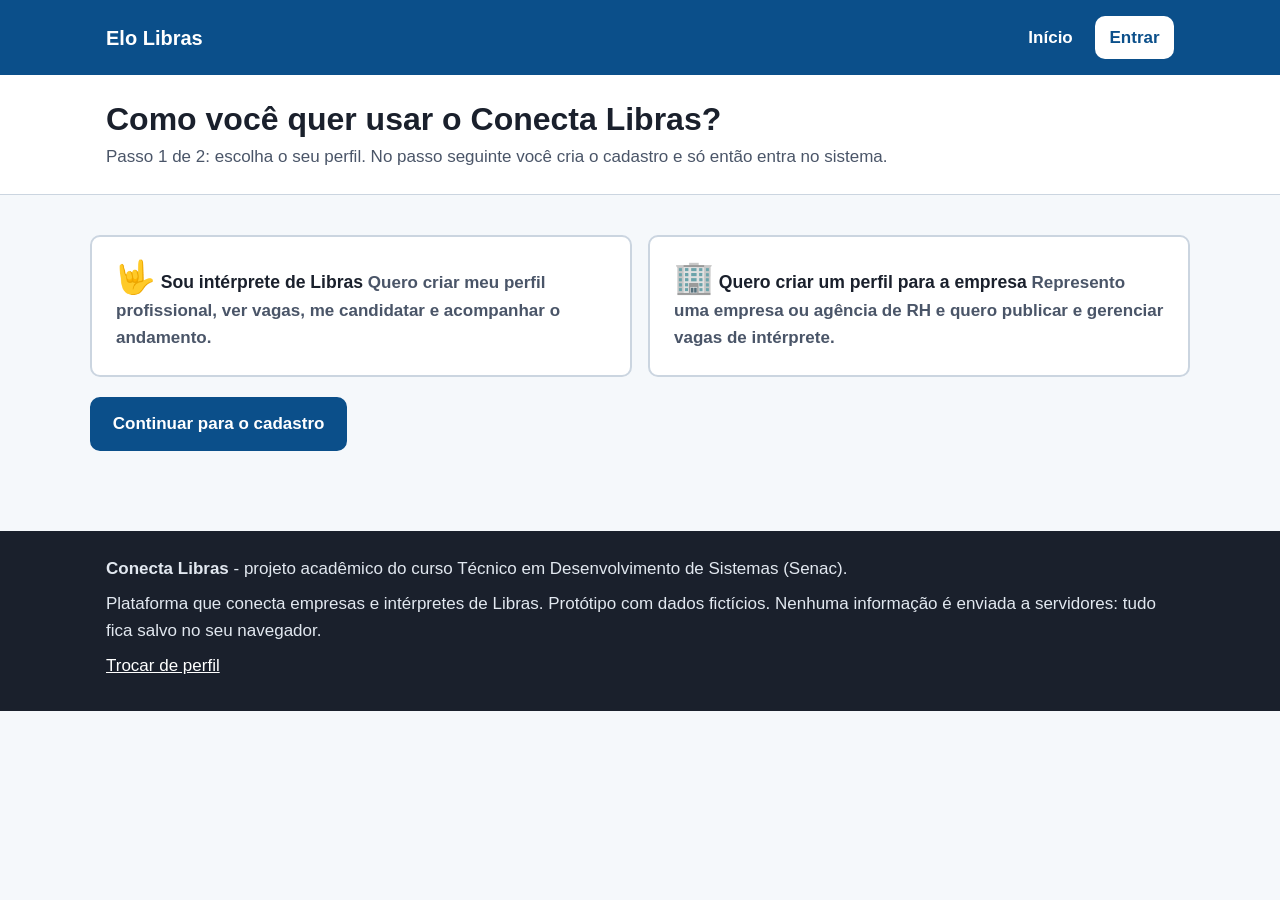
==== pages/cadastro.html @ c081a074 "Primeira versão do site" ====
<!DOCTYPE html>
<html lang="pt-BR">
<head>
  <meta charset="UTF-8">
  <meta name="viewport" content="width=device-width, initial-scale=1">
  <title>Entrar - Conecta Libras</title>
  <meta name="description" content="Escolha se você quer usar a plataforma como intérprete de Libras ou como empresa/RH.">
  <link rel="stylesheet" href="../assets/css/variaveis.css">
  <link rel="stylesheet" href="../assets/css/base.css">
  <link rel="stylesheet" href="../assets/css/layout.css">
  <link rel="stylesheet" href="../assets/css/componentes.css">
  <link rel="stylesheet" href="../assets/css/responsivo.css">
</head>
<!-- data-raiz="../" corrige os links do cabeçalho e do rodapé (montados pelo layout.js) -->
<body data-raiz="../">
  <a class="pular-conteudo" href="#conteudo">Ir para o conteúdo principal</a>
  <!-- Preenchido pelo layout.js (sem sessão, o menu mostra só Início e Entrar) -->
  <header class="cabecalho" id="cabecalho-site"></header>

  <main id="conteudo">
    <div class="titulo-pagina">
      <div class="container">
        <h1>Como você quer usar o Conecta Libras?</h1>
        <p>Passo 1 de 2: escolha o seu perfil. No passo seguinte você cria o cadastro e só então entra no sistema.</p>
      </div>
    </div>

    <div class="container secao">
      <!-- Pergunta em forma de opções (controladas por js/paginas/cadastro.js).
           Cada opção é um <label> com um rádio escondido visualmente; o CSS
           (.opcao-perfil) desenha o cartão e destaca o escolhido. -->
      <form id="form-acesso" class="formulario">
        <fieldset class="campo campo--sem-borda">
          <legend class="somente-leitor">Escolha o tipo de perfil</legend>
          <div class="opcoes-perfil">
            <label class="opcao-perfil">
              <input type="radio" name="tipo" value="interprete" required>
              <span class="opcao-perfil__icone" aria-hidden="true">🤟</span>
              <span class="opcao-perfil__titulo">Sou intérprete de Libras</span>
              <span class="opcao-perfil__texto">Quero criar meu perfil profissional, ver vagas, me candidatar e acompanhar o andamento.</span>
            </label>
            <label class="opcao-perfil">
              <input type="radio" name="tipo" value="empresa" required>
              <span class="opcao-perfil__icone" aria-hidden="true">🏢</span>
              <span class="opcao-perfil__titulo">Quero criar um perfil para a empresa</span>
              <span class="opcao-perfil__texto">Represento uma empresa ou agência de RH e quero publicar e gerenciar vagas de intérprete.</span>
            </label>
          </div>
        </fieldset>

        <!-- Mensagem de erro mostrada pelo JS quando nada foi escolhido -->
        <p id="erro-acesso" class="erro-campo" role="alert" hidden>Escolha uma das opções para continuar.</p>

        <div class="grupo-botoes">
          <button type="submit" class="botao">Continuar para o cadastro</button>
        </div>
      </form>

      <!-- Aviso de sessão já existente: o JS preenche e mostra quando há sessão -->
      <p id="sessao-atual" class="campo__ajuda" style="margin-top:1.5rem;" hidden></p>
    </div>
  </main>

  <!-- Preenchido pelo layout.js -->
  <footer class="rodape" id="rodape-site"></footer>

  <!-- Scripts: a ordem importa (dados > utilitários > serviços > componentes > página).
       layout.js precisa de sessao-servico.js carregado antes dele.
       Esta página não carrega cadastro-servico.js: aqui só se escolhe o tipo. -->
  <script src="../assets/js/dados/vagas-exemplo.js"></script>
  <script src="../assets/js/utils/armazenamento.js"></script>
  <script src="../assets/js/utils/helpers.js"></script>
  <script src="../assets/js/servicos/sessao-servico.js"></script>
  <script src="../assets/js/componentes/layout.js"></script>
  <script src="../assets/js/paginas/cadastro.js"></script>
</body>
</html>
---- assets/css/variaveis.css ----
/* ==========================================================
   variaveis.css
   Design tokens (cores, fontes, espaçamentos) do site.

   Tudo que define a identidade visual fica aqui, em variáveis CSS
   (custom properties) declaradas em ":root", que é o <html>.
   Como as variáveis são herdadas por todos os elementos, basta
   alterar um valor neste arquivo para mudar o site inteiro.

   Acessibilidade: as cores abaixo foram escolhidas com contraste
   mínimo de 4.5:1 entre texto e fundo (WCAG 2.1 AA).
   ========================================================== */

:root {
  /* ---------- Cores principais ---------- */
  --cor-primaria: #0b4f8a;        /* azul escuro: botões, links, cabeçalho */
  --cor-primaria-escura: #083a68; /* estado :hover dos botões primários */
  --cor-secundaria: #0f766e;      /* verde-azulado: destaques de acessibilidade */
  --cor-destaque: #b45309;        /* laranja escuro: botão "Sou empresa / RH" */

  /* ---------- Cores neutras ---------- */
  --cor-texto: #1a202c;           /* texto principal */
  --cor-texto-suave: #4a5568;     /* textos secundários (datas, legendas) */
  --cor-fundo: #f5f8fb;           /* fundo geral da página */
  --cor-superficie: #ffffff;      /* cartões, formulários, seções alternadas */
  --cor-borda: #cbd5e0;           /* bordas discretas de cartões e campos */

  /* ---------- Cores de feedback ---------- */
  --cor-sucesso: #166534;         /* aviso de sucesso */
  --cor-erro: #b91c1c;            /* aviso de erro */
  --cor-foco: #ffbf00;            /* contorno amarelo visível no foco do teclado */

  /* ---------- Tipografia ---------- */
  --fonte: "Segoe UI", Verdana, Arial, sans-serif;
  --tamanho-base: 1.0625rem;      /* 17px: leitura confortável */

  /* ---------- Espaçamentos e formas ---------- */
  --espaco-1: 0.5rem;             /* pequeno: gaps, paddings internos */
  --espaco-2: 1rem;               /* médio: padding de containers e cartões */
  --espaco-3: 1.5rem;             /* grande: espaçamento entre cartões */
  --espaco-4: 2.5rem;             /* extra: padding vertical das seções */
  --raio: 10px;                   /* arredondamento padrão de cantos */
  --sombra: 0 2px 8px rgba(0, 0, 0, 0.1);   /* sombra leve dos cartões */
  --largura-max: 1100px;          /* largura máxima do conteúdo centralizado */
}
---- assets/css/base.css ----
/* ==========================================================
   base.css
   Reset simples, tipografia, foco visível e utilitários.

   Este arquivo define o "padrão" de todos os elementos HTML.
   Os arquivos seguintes (layout, componentes) sobrescrevem
   esses padrões quando necessário.
   ========================================================== */

/* Faz width/height incluírem padding e borda (cálculo mais intuitivo).
   O seletor universal cobre também os pseudo-elementos ::before e ::after. */
*, *::before, *::after { box-sizing: border-box; }

/* ---------- Corpo da página ---------- */
body {
  margin: 0;                       /* remove a margem padrão do navegador */
  font-family: var(--fonte);
  font-size: var(--tamanho-base);
  line-height: 1.6;                /* espaçamento entre linhas confortável para leitura */
  color: var(--cor-texto);
  background: var(--cor-fundo);
}

/* ---------- Títulos e parágrafos ---------- */
h1, h2, h3 { line-height: 1.25; margin: 0 0 var(--espaco-2); }
h1 { font-size: 2rem; }
h2 { font-size: 1.5rem; }
h3 { font-size: 1.2rem; }
p  { margin: 0 0 var(--espaco-2); }
img { max-width: 100%; }           /* imagens nunca ultrapassam o container */

/* ---------- Links ---------- */
a { color: var(--cor-primaria); }
/* No hover, o sublinhado fica mais grosso: pista visual além da cor
   (importante para quem não distingue cores). */
a:hover { text-decoration-thickness: 3px; }

/* ---------- Foco visível ----------
   Essencial para quem navega por teclado (WCAG 2.4.7).
   :focus-visible aplica o contorno apenas quando o foco vem do teclado,
   evitando o "anel" ao clicar com o mouse. */
:focus-visible {
  outline: 3px solid var(--cor-foco);
  outline-offset: 2px;
  box-shadow: 0 0 0 5px #000;      /* halo preto garante contraste em qualquer fundo */
}

/* ---------- Link "Ir para o conteúdo" ----------
   Fica fora da tela (left: -999px) e só aparece quando recebe foco
   via Tab, permitindo pular o menu e ir direto ao conteúdo. */
.pular-conteudo {
  position: absolute;
  left: -999px;
  top: 0;
  background: #000;
  color: #fff;
  padding: var(--espaco-1) var(--espaco-2);
  z-index: 100;                    /* acima do cabeçalho */
}
.pular-conteudo:focus { left: 0; }

/* ---------- Container central ----------
   Limita a largura do conteúdo e centraliza com margin: 0 auto. */
.container {
  width: 100%;
  max-width: var(--largura-max);
  margin: 0 auto;
  padding: 0 var(--espaco-2);
}

/* ---------- Texto visível apenas para leitores de tela ----------
   Mantém o texto no HTML (para ser lido pelo leitor de tela) mas
   o reduz a 1px e o esconde visualmente. */
.somente-leitor {
  position: absolute;
  width: 1px; height: 1px;
  overflow: hidden;
  clip: rect(0 0 0 0);
  white-space: nowrap;
}

/* ---------- Movimento reduzido ----------
   Respeita quem pede menos animação no sistema operacional. */
@media (prefers-reduced-motion: reduce) {
  * { animation: none !important; transition: none !important; }
}
---- assets/css/layout.css ----
/* ==========================================================
   layout.css
   Estrutura da página: cabeçalho, menu, seções, grades, rodapé.
   Aqui ficam as "caixas grandes"; as peças pequenas (botões,
   cartões, formulários) estão em componentes.css.
   ========================================================== */

/* ---------- Cabeçalho e menu ---------- */
.cabecalho {
  background: var(--cor-primaria);
  color: #fff;
}
/* Linha interna: logo à esquerda, menu à direita. */
.cabecalho__interno {
  display: flex;
  flex-wrap: wrap;           /* quebra de linha em telas pequenas */
  align-items: center;
  justify-content: space-between;
  gap: var(--espaco-2);
  padding-top: var(--espaco-2);
  padding-bottom: var(--espaco-2);
}
.logo {
  color: #fff;
  font-size: 1.25rem;
  font-weight: 700;
  text-decoration: none;
}
/* Menu: lista horizontal sem marcadores. */
.menu { display: flex; flex-wrap: wrap; gap: var(--espaco-1); list-style: none; margin: 0; padding: 0; }
.menu a {
  display: block;            /* aumenta a área clicável (padding funciona melhor) */
  color: #fff;
  padding: 0.5rem 0.9rem;
  border-radius: var(--raio);
  text-decoration: none;
  font-weight: 600;
}
.menu a:hover { background: var(--cor-primaria-escura); }
/* Página atual (marcada via aria-current pelo layout.js):
   fundo branco + texto azul invertem o contraste do item. */
.menu a[aria-current="page"] { background: #fff; color: var(--cor-primaria); }

/* ---------- Seções ---------- */
.secao { padding: var(--espaco-4) 0; }
.secao--alt { background: var(--cor-superficie); }   /* fundo branco para alternar blocos */
.secao__titulo { text-align: center; margin-bottom: var(--espaco-3); }

/* Faixa de título das páginas internas (vagas, perfil, empresa...) */
.titulo-pagina { background: var(--cor-superficie); border-bottom: 1px solid var(--cor-borda); padding: var(--espaco-3) 0; }
.titulo-pagina h1 { margin: 0 0 0.25rem; }
.titulo-pagina p { margin: 0; color: var(--cor-texto-suave); }

/* ---------- Banner (herói) da página inicial ----------
   Degradê diagonal do azul principal para o verde-azulado. */
.heroi {
  background: linear-gradient(135deg, var(--cor-primaria), var(--cor-secundaria));
  color: #fff;
  padding: var(--espaco-4) 0;
}
/* Duas colunas: texto um pouco mais largo (1.2fr) que o vídeo (1fr). */
.heroi__grade { display: grid; grid-template-columns: 1.2fr 1fr; gap: var(--espaco-3); align-items: center; }
.heroi h1 { font-size: 2.3rem; }

/* ---------- Grades ----------
   auto-fill cria quantas colunas couberem, com mínimo de 280px cada;
   1fr faz todas dividirem o espaço restante igualmente. */
.grade { display: grid; grid-template-columns: repeat(auto-fill, minmax(280px, 1fr)); gap: var(--espaco-3); }
/* Duas colunas iguais (formulário + painel lateral).
   align-items: start evita que as colunas fiquem com a mesma altura. */
.duas-colunas { display: grid; grid-template-columns: 1fr 1fr; gap: var(--espaco-3); align-items: start; }

/* ---------- Rodapé ---------- */
.rodape { background: #1a202c; color: #e2e8f0; padding: var(--espaco-3) 0; margin-top: var(--espaco-4); }
.rodape a { color: #fff; }
.rodape p { margin: 0 0 0.5rem; }
---- assets/css/componentes.css ----
/* ==========================================================
   componentes.css
   Peças reutilizáveis: botões, cartões, formulários, selos,
   modal, avisos, vídeo em Libras e tabela de status.

   A convenção de nomes é BEM simplificado:
   .bloco            -> o componente (ex.: .cartao)
   .bloco__parte     -> um pedaço interno (ex.: .cartao__empresa)
   .bloco--variante  -> uma variação (ex.: .botao--secundario)
   ========================================================== */

/* ---------- Botões ----------
   Usado tanto em <button> quanto em <a class="botao">, por isso
   display: inline-block e text-decoration: none. */
.botao {
  display: inline-block;
  padding: 0.7rem 1.3rem;
  border: 2px solid var(--cor-primaria);
  border-radius: var(--raio);
  background: var(--cor-primaria);
  color: #fff;
  font: inherit;              /* herda fonte e tamanho do elemento pai */
  font-weight: 700;
  text-decoration: none;
  cursor: pointer;
}
.botao:hover { background: var(--cor-primaria-escura); }
/* Variante clara: fundo branco com texto azul (ações secundárias). */
.botao--secundario { background: #fff; color: var(--cor-primaria); }
.botao--secundario:hover { background: #e6f0fa; }
/* Variante laranja: usada só no botão "Sou empresa / RH". */
.botao--empresa { background: var(--cor-destaque); border-color: var(--cor-destaque); }
.botao--empresa:hover { background: #92400e; }
/* Variante de perigo: ações destrutivas (excluir vaga, excluir perfil). */
.botao--perigo { background: var(--cor-erro); border-color: var(--cor-erro); }
.botao--perigo:hover { background: #7f1d1d; }
/* Botão "Sair" do cabeçalho: fundo transparente sobre o azul do cabeçalho. */
.botao--sair { background: transparent; color: #fff; border-color: #fff; padding: 0.45rem 1rem; }
.botao--sair:hover { background: #fff; color: var(--cor-primaria); }
/* Botão desabilitado: cinza e cursor de "proibido". */
.botao:disabled { background: #718096; border-color: #718096; cursor: not-allowed; }
/* Agrupa botões lado a lado, quebrando linha quando faltar espaço. */
.grupo-botoes { display: flex; flex-wrap: wrap; gap: var(--espaco-1); }

/* ---------- Cartões ---------- */
.cartao {
  background: var(--cor-superficie);
  border: 1px solid var(--cor-borda);
  border-radius: var(--raio);
  box-shadow: var(--sombra);
  padding: var(--espaco-3);
}
.cartao h3 { margin-bottom: 0.25rem; }
.cartao__empresa { color: var(--cor-texto-suave); margin-bottom: var(--espaco-1); }
.cartao__meta { font-size: 0.95rem; margin-bottom: var(--espaco-1); }

/* ---------- Selos (etiquetas) ----------
   "Pílulas" com modalidade, contrato e especialidades da vaga. */
.selos { display: flex; flex-wrap: wrap; gap: 0.4rem; list-style: none; padding: 0; margin: 0 0 var(--espaco-2); }
.selo {
  background: #e6fffa;
  color: #0b4f4a;
  border: 1px solid var(--cor-secundaria);
  border-radius: 999px;       /* valor alto = cantos totalmente arredondados */
  padding: 0.1rem 0.7rem;
  font-size: 0.875rem;
  font-weight: 600;
}
/* Selo azul: diferencia modalidade e contrato das especialidades. */
.selo--modalidade { background: #ebf4ff; color: var(--cor-primaria); border-color: var(--cor-primaria); }
/* Selos de situação da vaga publicada pela empresa. */
.selo--aberta { background: #e6fffa; color: var(--cor-sucesso); border-color: var(--cor-sucesso); }
.selo--encerrada { background: #e2e8f0; color: #2d3748; border-color: #718096; }

/* ---------- Escolha de perfil (tela de cadastro) ----------
   Cada opção é um <label> com um rádio escondido visualmente: o cartão
   inteiro vira a área clicável. :has(input:checked) destaca a escolhida. */
.opcoes-perfil { display: grid; grid-template-columns: 1fr 1fr; gap: var(--espaco-2); }
.opcao-perfil {
  display: grid;
  gap: 0.4rem;
  padding: var(--espaco-3);
  background: var(--cor-superficie);
  border: 2px solid var(--cor-borda);
  border-radius: var(--raio);
  cursor: pointer;
}
.opcao-perfil:hover { border-color: var(--cor-primaria); }
/* O rádio continua no HTML (para teclado e leitor de tela), mas fica
   invisível; o foco do teclado é mostrado no cartão inteiro. */
.opcao-perfil input { position: absolute; opacity: 0; width: 1px; height: 1px; }
.opcao-perfil:has(input:focus-visible) { outline: 3px solid var(--cor-foco); outline-offset: 2px; }
.opcao-perfil:has(input:checked) { border-color: var(--cor-primaria); box-shadow: 0 0 0 3px #cfe3f7; }
.opcao-perfil__icone { font-size: 2rem; line-height: 1; }
.opcao-perfil__titulo { font-weight: 700; font-size: 1.1rem; }
.opcao-perfil__texto { color: var(--cor-texto-suave); }

/* ---------- Formulários ---------- */
.formulario { display: grid; gap: var(--espaco-2); }   /* um campo por linha, com espaçamento */
.campo label, .campo legend { display: block; font-weight: 700; margin-bottom: 0.25rem; }
/* Campos de texto, select e textarea compartilham o mesmo visual. */
.campo input[type="text"], .campo input[type="email"], .campo input[type="url"],
.campo input[type="search"], .campo select, .campo textarea {
  width: 100%;
  padding: 0.65rem;
  font: inherit;
  border: 2px solid #718096;   /* borda escura: contraste mínimo 3:1 */
  border-radius: var(--raio);
  background: #fff;
}
.campo textarea { min-height: 110px; resize: vertical; }   /* só cresce na vertical */
.campo__ajuda { font-size: 0.9rem; color: var(--cor-texto-suave); margin: 0.25rem 0 0; }
/* fieldset usado como "campo" (grupo de checkboxes com legend). */
fieldset.campo { border: 1px solid var(--cor-borda); border-radius: var(--raio); padding: var(--espaco-2); margin: 0; }
/* fieldset sem moldura: usado na pergunta de perfil da tela de cadastro. */
fieldset.campo--sem-borda { border: none; padding: 0; }
/* Cada opção: checkbox e texto alinhados na mesma linha. */
.opcao { display: flex; align-items: center; gap: 0.5rem; padding: 0.2rem 0; }
.opcao input { width: 1.2rem; height: 1.2rem; }   /* checkbox maior, mais fácil de clicar */
.erro-campo { color: var(--cor-erro); font-weight: 600; margin: 0.25rem 0 0; }

/* Barra de busca da página inicial */
.busca { display: flex; flex-wrap: wrap; gap: var(--espaco-1); }
.busca input { flex: 1 1 220px; padding: 0.8rem; font: inherit; border: 2px solid #fff; border-radius: var(--raio); }

/* Painel de filtros da página de vagas: acompanha a rolagem no desktop. */
.painel-filtros { position: sticky; top: var(--espaco-1); }

/* ---------- Aviso (toast) ----------
   Mensagem temporária criada por App.Helpers.mostrarAviso(). */
.aviso {
  position: fixed;
  bottom: var(--espaco-3);
  left: 50%;
  transform: translateX(-50%);   /* centraliza de fato (left: 50% sozinho não centraliza) */
  background: var(--cor-sucesso);
  color: #fff;
  padding: 0.8rem 1.4rem;
  border-radius: var(--raio);
  font-weight: 700;
  z-index: 200;                  /* acima do modal e do cabeçalho */
  max-width: 90%;
}
.aviso--erro { background: var(--cor-erro); }

/* ---------- Modal de detalhes (<dialog>) ----------
   min(680px, 94vw): no máximo 680px, mas nunca mais que 94% da tela. */
dialog.modal {
  width: min(680px, 94vw);
  border: none;
  border-radius: var(--raio);
  padding: var(--espaco-3);
}
/* ::backdrop é o fundo escurecido atrás do <dialog> aberto. */
dialog.modal::backdrop { background: rgba(0, 0, 0, 0.6); }

/* ---------- Vídeo em Libras (espaço reservado) ---------- */
.video-libras {
  background: #1a202c;
  color: #fff;
  border-radius: var(--raio);
  padding: var(--espaco-3);
  text-align: center;
}
/* "Tela" do vídeo: moldura tracejada com o texto centralizado. */
.video-libras__tela {
  background: #2d3748;
  border: 2px dashed #a0aec0;
  border-radius: var(--raio);
  min-height: 170px;
  display: flex;
  align-items: center;
  justify-content: center;
  margin-bottom: var(--espaco-2);
  font-size: 1.1rem;
}
/* A transcrição (<details>) volta a ser alinhada à esquerda para leitura. */
.video-libras details { text-align: left; }
.video-libras summary { cursor: pointer; font-weight: 700; }

/* ---------- Status das candidaturas ----------
   Uma cor por etapa; a classe vem de "status--" + id da etapa. */
.status { display: inline-block; padding: 0.15rem 0.8rem; border-radius: 999px; font-weight: 700; font-size: 0.9rem; }
.status--enviada { background: #ebf4ff; color: #1e40af; }
.status--analise { background: #fefcbf; color: #744210; }
.status--entrevista { background: #e6fffa; color: #0b4f4a; }
.status--finalizada { background: #e2e8f0; color: #2d3748; }

/* Linha do tempo simples que mostra em qual etapa a candidatura está. */
.etapas { display: flex; flex-wrap: wrap; gap: 0.4rem; list-style: none; padding: 0; margin: var(--espaco-1) 0; font-size: 0.85rem; }
.etapas li { padding: 0.1rem 0.6rem; border: 1px solid var(--cor-borda); border-radius: 999px; color: var(--cor-texto-suave); }
/* Etapa atual: fundo azul e texto branco (marcada com aria-current="step" no JS). */
.etapas li.ativa { background: var(--cor-primaria); color: #fff; border-color: var(--cor-primaria); font-weight: 700; }

/* Mensagem de lista vazia ("nenhuma vaga encontrada", "nenhuma candidatura"...). */
.vazio { text-align: center; padding: var(--espaco-4) var(--espaco-2); color: var(--cor-texto-suave); }
---- assets/css/responsivo.css ----
/* ==========================================================
   responsivo.css
   Ajustes para tablets e celulares (abordagem "max-width":
   as regras valem quando a tela é MENOR que o valor indicado).
   Carregado por último para sobrescrever as regras anteriores.
   ========================================================== */

/* ---------- Telas até 800px (tablets em pé e celulares) ---------- */
@media (max-width: 800px) {
  /* Colunas lado a lado viram uma embaixo da outra. */
  .heroi__grade,
  .duas-colunas { grid-template-columns: 1fr; }

  /* Título do banner menor para caber sem quebrar demais. */
  .heroi h1 { font-size: 1.8rem; }

  /* Filtros deixam de "grudar" no topo em telas pequenas
     (sticky ocuparia espaço demais na tela). */
  .painel-filtros { position: static; }

  /* Menu ocupa a largura toda, itens em duas colunas. */
  .menu { width: 100%; }
  .menu li { flex: 1 1 45%; }
  .menu a { text-align: center; }

  /* A pergunta de perfil vira uma opção embaixo da outra. */
  .opcoes-perfil { grid-template-columns: 1fr; }
}

/* ---------- Telas até 480px (celulares) ---------- */
@media (max-width: 480px) {
  /* Texto um pouco menor para caber mais conteúdo. */
  :root { --tamanho-base: 1rem; }

  /* Botões ocupam a largura toda: alvo de toque maior e mais fácil. */
  .botao { width: 100%; text-align: center; }
  .grupo-botoes { flex-direction: column; }
}
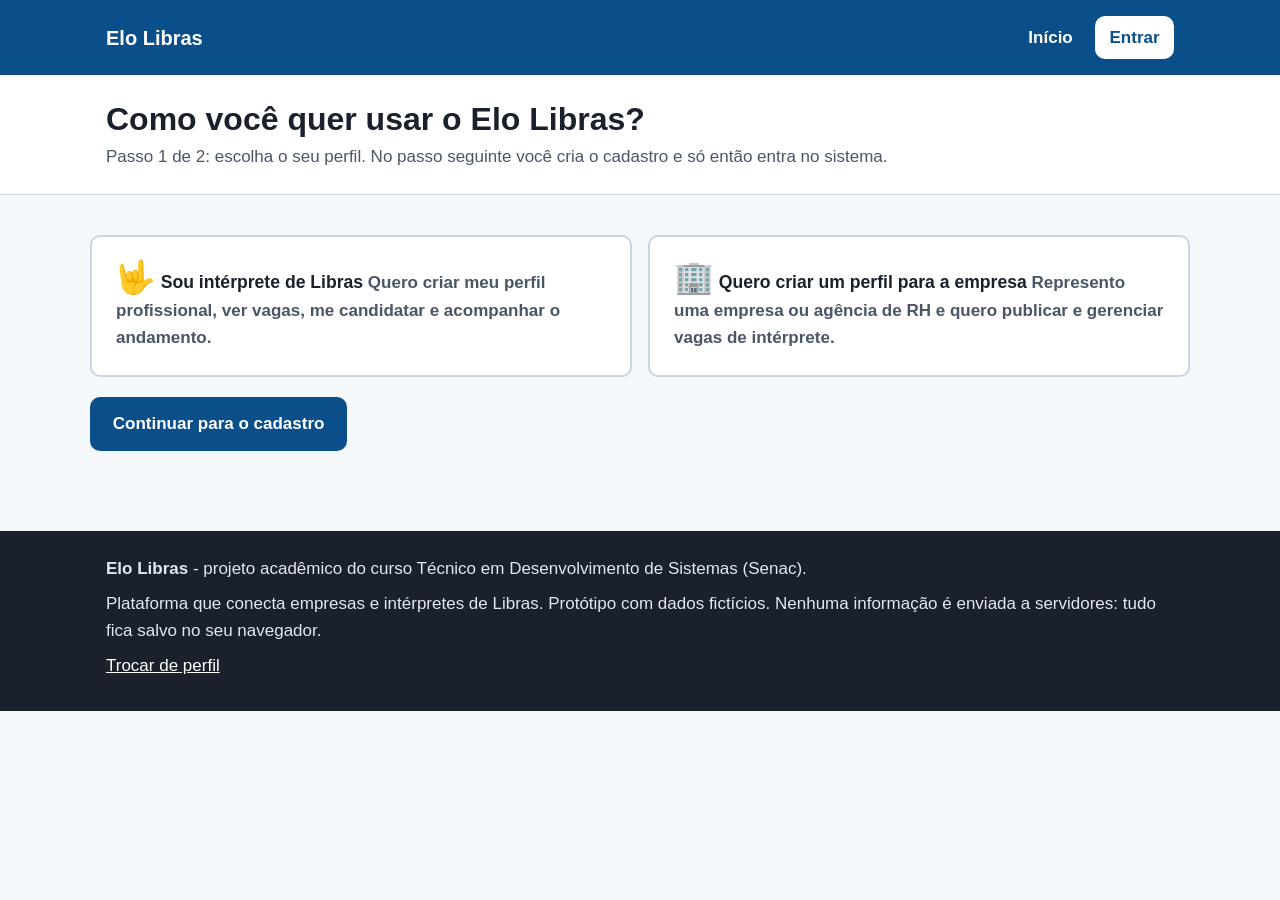
==== commit f5e683bc: "Atualização do site" ====
--- a/pages/cadastro.html
+++ b/pages/cadastro.html
@@ -3,7 +3,7 @@
 <head>
   <meta charset="UTF-8">
   <meta name="viewport" content="width=device-width, initial-scale=1">
-  <title>Entrar - Conecta Libras</title>
+  <title>Entrar - Elo Libras</title>
   <meta name="description" content="Escolha se você quer usar a plataforma como intérprete de Libras ou como empresa/RH.">
   <link rel="stylesheet" href="../assets/css/variaveis.css">
   <link rel="stylesheet" href="../assets/css/base.css">
@@ -20,7 +20,7 @@
   <main id="conteudo">
     <div class="titulo-pagina">
       <div class="container">
-        <h1>Como você quer usar o Conecta Libras?</h1>
+        <h1>Como você quer usar o Elo Libras?</h1>
         <p>Passo 1 de 2: escolha o seu perfil. No passo seguinte você cria o cadastro e só então entra no sistema.</p>
       </div>
     </div>
